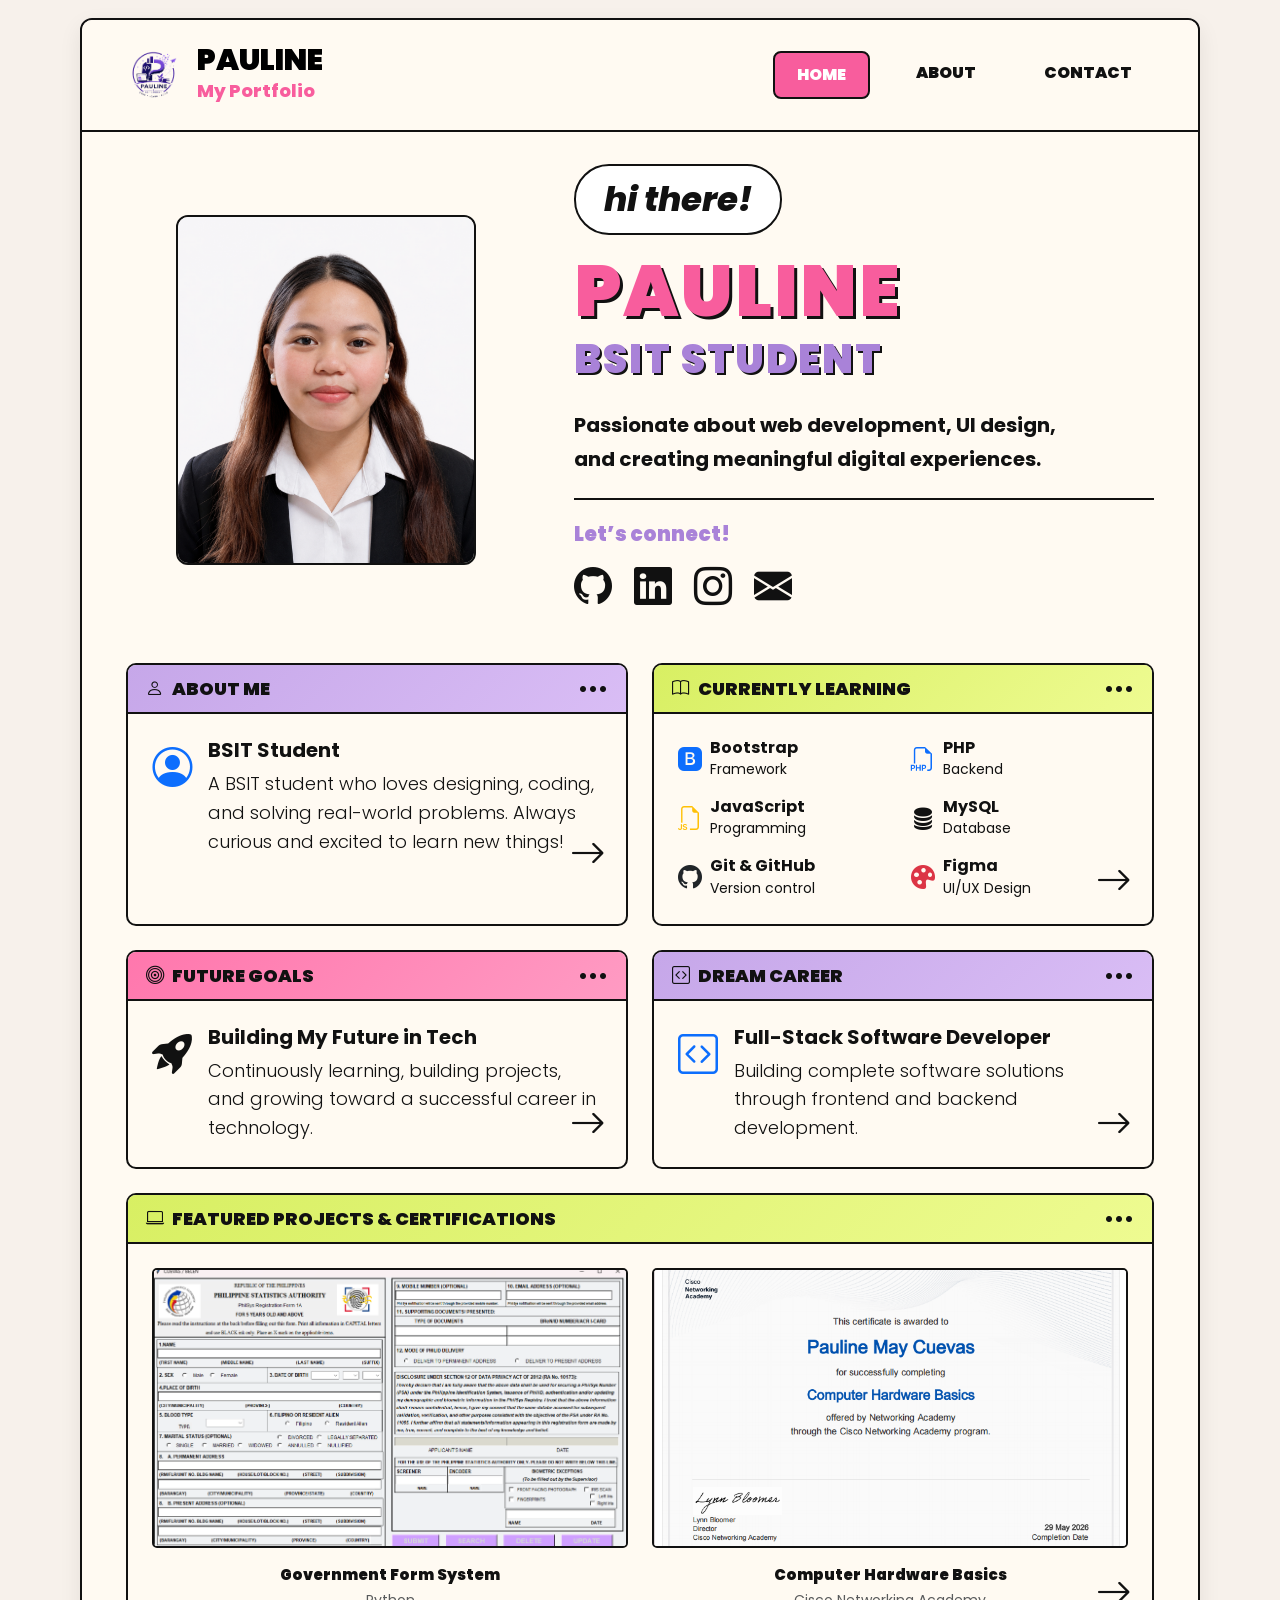
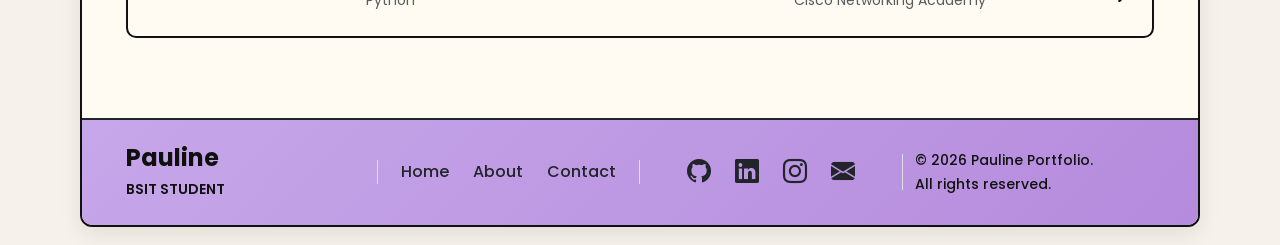
==== index.html @ e0e18b5c "personal portfolio" ====
<!doctype html>
<html lang="en">
<head>
  <meta charset="utf-8">
  <meta name="viewport" content="width=device-width, initial-scale=1">
  <title>Pauline | Home</title>

  <link href="https://cdn.jsdelivr.net/npm/bootstrap@5.3.8/dist/css/bootstrap.min.css" rel="stylesheet" integrity="sha384-sRIl4kxILFvY47J16cr9ZwB07vP4J8+LH7qKQnuqkuIAvNWLzeN8tE5YBujZqJLB" crossorigin="anonymous">
  <link href="https://cdn.jsdelivr.net/npm/bootstrap-icons@1.11.3/font/bootstrap-icons.css" rel="stylesheet">
  <link href="https://fonts.googleapis.com/css2?family=Poppins:wght@400;500;600;700;800;900&display=swap" rel="stylesheet">
  <link rel="stylesheet" href="css/style.css">
</head>

<body>
  <main class="site-wrapper">

    <nav class="navbar navbar-expand-lg main-navbar">
      <div class="container-fluid">
        <a class="navbar-brand d-flex align-items-center gap-3" href="index.html">
          <img src="assets/img/logo.png" alt="Pauline Logo" width="55" height="55">

          <div>
            <h4>PAULINE</h4>
            <span>My Portfolio</span>
          </div>
        </a>

        <button class="navbar-toggler" type="button" data-bs-toggle="collapse" data-bs-target="#navbarNav">
          <span class="navbar-toggler-icon"></span>
        </button>

        <div class="collapse navbar-collapse justify-content-end" id="navbarNav">
          <ul class="navbar-nav gap-lg-4">
            <li class="nav-item">
              <a class="nav-link active" href="index.html">HOME</a>
            </li>

            <li class="nav-item">
              <a class="nav-link" href="about.html">ABOUT</a>
            </li>

            <li class="nav-item">
              <a class="nav-link" href="contact.html">CONTACT</a>
            </li>
          </ul>
        </div>
      </div>
    </nav>

    <section class="home-hero section-padding">
      <div class="container-fluid">

        <div class="row align-items-center g-5">
          <div class="col-lg-5 text-center">
            <div class="profile-frame">
              <img src="assets/img/profile.png" alt="Pauline" class="profile-img">
            </div>
          </div>

          <div class="col-lg-7">
            <a href="about.html" class="text-decoration-none text-reset">
              <div class="speech-bubble">hi there!</div>
            </a>

            <h1 class="big-name">PAULINE</h1>
            <h2 class="big-subtitle">BSIT STUDENT</h2>

            <p class="intro-text">
              Passionate about web development, UI design, and creating meaningful digital experiences.
            </p>

            <div class="line"></div>

            <h5 class="connect-title">Let’s connect!</h5>

            <div class="social-row">
              <a href="https://github.com/polincuevas" target="_blank" rel="noopener noreferrer" class="text-dark">
              <i class="bi bi-github"></i>
              </a>

              <a href="https://www.linkedin.com/in/pauline-may-cuevas-973904372" target="_blank" rel="noopener noreferrer" class="text-dark">
              <i class="bi bi-linkedin"></i>
              </a>

              <a href="https://www.instagram.com/polenmei" target="_blank" rel="noopener noreferrer" class="text-dark">
              <i class="bi bi-instagram"></i>
              </a>

              <a href="mailto:paulinemaycuevas8@gmail.com" class="text-dark">
              <i class="bi bi-envelope-fill"></i>
              </a>

            </div>
          </div>
        </div>

        <div class="row g-4 mt-4">

          <div class="col-md-6">
            <div class="poster-card h-100">
              <div class="poster-card-header purple">
                <span><i class="bi bi-person me-2"></i>ABOUT ME</span>
                <span>•••</span>
              </div>

              <div class="poster-card-body">
                <div class="d-flex align-items-start gap-3 mb-3">
                  <i class="bi bi-person-circle fs-1 text-primary"></i>

                  <div>
                    <h5 class="fw-bold mb-2">BSIT Student</h5>

                    <p class="mb-0 fw-light">
                      A BSIT student who loves designing, coding, and solving real-world problems.
                      Always curious and excited to learn new things!
                    </p>
                  </div>
                </div>

                <a href="about.html" class="arrow-link">
                  <i class="bi bi-arrow-right"></i>
                </a>
              </div>
            </div>
          </div>

          <div class="col-md-6">
            <div class="poster-card h-100">
              <div class="poster-card-header green">
                <span><i class="bi bi-book me-2"></i>CURRENTLY LEARNING</span>
                <span>•••</span>
              </div>

              <div class="poster-card-body">
                <div class="row g-3">
                  <div class="col-6">
                    <div class="d-flex align-items-center gap-2">
                      <i class="bi bi-bootstrap-fill fs-4 text-primary"></i>

                      <div>
                        <h6 class="fw-bold mb-0">Bootstrap</h6>
                        <small>Framework</small>
                      </div>
                    </div>
                  </div>

                  <div class="col-6">
                    <div class="d-flex align-items-center gap-2">
                      <i class="bi bi-filetype-php fs-4 text-primary"></i>

                      <div>
                        <h6 class="fw-bold mb-0">PHP</h6>
                        <small>Backend</small>
                      </div>
                    </div>
                  </div>

                  <div class="col-6">
                    <div class="d-flex align-items-center gap-2">
                      <i class="bi bi-filetype-js fs-4 text-warning"></i>

                      <div>
                        <h6 class="fw-bold mb-0">JavaScript</h6>
                        <small>Programming</small>
                      </div>
                    </div>
                  </div>

                  <div class="col-6">
                    <div class="d-flex align-items-center gap-2">
                      <i class="bi bi-database-fill fs-4"></i>

                      <div>
                        <h6 class="fw-bold mb-0">MySQL</h6>
                        <small>Database</small>
                      </div>
                    </div>
                  </div>

                  <div class="col-6">
                    <div class="d-flex align-items-center gap-2">
                      <i class="bi bi-github fs-4 text-dark"></i>

                      <div>
                        <h6 class="fw-bold mb-0">Git & GitHub</h6>
                        <small>Version control</small>
                      </div>
                    </div>
                  </div>

                  <div class="col-6">
                    <div class="d-flex align-items-center gap-2">
                      <i class="bi bi-palette-fill fs-4 text-danger"></i>

                      <div>
                        <h6 class="fw-bold mb-0">Figma</h6>
                        <small>UI/UX Design</small>
                      </div>
                    </div>
                  </div>
                </div>

                <a href="about.html" class="arrow-link">
                  <i class="bi bi-arrow-right"></i>
                </a>
              </div>
            </div>
          </div>

          <div class="col-md-6">
            <div class="poster-card h-100">
              <div class="poster-card-header pink">
                <span><i class="bi bi-bullseye me-2"></i>FUTURE GOALS</span>
                <span>•••</span>
              </div>

              <div class="poster-card-body position-relative">
                <div class="d-flex align-items-start gap-3">
                  <i class="bi bi-rocket-takeoff-fill fs-1 "></i>

                  <div>
                    <h5 class="fw-bold mb-2">Building My Future in Tech</h5>

                    <p class="mb-0 fw-light">
                      Continuously learning, building projects, and growing toward a successful career in technology.
                    </p>
                  </div>
                </div>

                <a href="about.html" class="arrow-link">
                  <i class="bi bi-arrow-right"></i>
                </a>
              </div>
            </div>
          </div>

          <div class="col-md-6">
            <div class="poster-card h-100">
              <div class="poster-card-header purple">
                <span><i class="bi bi-code-square me-2"></i>DREAM CAREER</span>
                <span>•••</span>
              </div>

              <div class="poster-card-body position-relative">
                <div class="d-flex align-items-start gap-3">
                  <i class="bi bi-code-square fs-1 text-primary"></i>

                  <div>
                    <h5 class="fw-bold mb-2">Full-Stack Software Developer</h5>

                    <p class="mb-0 fw-light">
                      Building complete software solutions through frontend and backend development.
                    </p>
                  </div>
                </div>

                <a href="about.html" class="arrow-link">
                  <i class="bi bi-arrow-right"></i>
                </a>
              </div>
            </div>
          </div>

        </div>

        <div class="poster-card mt-4">
          <div class="poster-card-header green">
            <span><i class="bi bi-laptop me-2"></i>FEATURED PROJECTS & CERTIFICATIONS</span>
            <span>•••</span>
          </div>

          <div class="poster-card-body">
            <div class="row g-4">

              <div class="col-md-6">
                <div class="project-mini">
                  <img src="assets/img/govt.png" alt="Government Form">

                  <h6 class="mt-2 mb-1">Government Form System</h6>
                  <small class="text-muted">Python</small>
                </div>
              </div>

              <div class="col-md-6">
                <div class="project-mini">
                  <img src="assets/img/cert1.png" alt="Certification">

                  <h6 class="mt-2 mb-1">Computer Hardware Basics</h6>
                  <small class="text-muted">Cisco Networking Academy</small>
                </div>
              </div>

            </div>

            <a href="about.html" class="arrow-link">
              <i class="bi bi-arrow-right"></i>
            </a>
          </div>
        </div>

      </div>
    </section>

    <footer class="border-top border-2 border-dark mt-5 py-4">
      <div class="container">

        <div class="row align-items-center text-center text-lg-start">

          <div class="col-lg-3 mb-3 mb-lg-0">
            <h4 class="fw-bold mb-1" style="color:#0f0f0f;">
              Pauline
            </h4>

            <small class="text-uppercase fw-semibold">
              BSIT Student
            </small>
          </div>

          <div class="col-lg-3 mb-3 mb-lg-0 border-start border-end">
            <div class="d-flex justify-content-center gap-4">
              <a href="index.html" class="text-dark text-decoration-none fw-medium">Home</a>
              <a href="about.html" class="text-dark text-decoration-none fw-medium">About</a>
              <a href="contact.html" class="text-dark text-decoration-none fw-medium">Contact</a>
            </div>
          </div>

          <div class="col-lg-3 mb-3 mb-lg-0 border-end">
            <div class="d-flex justify-content-center gap-4">
             <a href="https://github.com/polincuevas" target="_blank" rel="noopener noreferrer" class="text-dark">
                <i class="bi bi-github fs-4"></i>
              </a>

             <a href="https://www.linkedin.com/in/pauline-may-cuevas-973904372" target="_blank" rel="noopener noreferrer" class="text-dark">
                <i class="bi bi-linkedin fs-4"></i>
              </a>

               <a href="https://www.instagram.com/polenmei" target="_blank" rel="noopener noreferrer" class="text-dark">
                <i class="bi bi-instagram fs-4"></i>
              </a>

             <a href="mailto:paulinemaycuevas8@gmail.com" class="text-dark">
                <i class="bi bi-envelope-fill fs-4"></i>
              </a>
            </div>
          </div>

          <div class="col-lg-3">
            <small class="fw-medium">
              © 2026 Pauline Portfolio.<br>
              All rights reserved.
            </small>
          </div>

        </div>

      </div>
    </footer>

  </main>

  <script src="https://cdn.jsdelivr.net/npm/bootstrap@5.3.8/dist/js/bootstrap.bundle.min.js" integrity="sha384-FKyoEForCGlyvwx9Hj09JcYn3nv7wiPVlz7YYwJrWVcXK/BmnVDxM+D2scQbITxI" crossorigin="anonymous"></script>
  <script src="js/script.js"></script>
</body>
</html>
---- css/style.css ----
:root {
  --pink: #f85d9d;
  --purple: #a982d8;
  --green: #d8ef63;
  --cream: #fffaf2;
  --black: #111111;
  --text: #111111;
  --white: #ffffff;
  --soft-shadow: 0 8px 22px rgba(0, 0, 0, 0.08);
}

* {
  margin: 0;
  padding: 0;
  box-sizing: border-box;
}

body {
  background: #f7f1eb;
  font-family: "Poppins", sans-serif;
  color: var(--text);
}

.site-wrapper {
  max-width: 1120px;
  margin: 18px auto;
  background: var(--cream);
  border: 2.5px solid var(--black);
  border-radius: 12px;
  overflow: hidden;
  box-shadow: var(--soft-shadow);
}

/* NAVBAR */
.main-navbar {
  padding: 20px 32px;
  background: var(--cream);
  border-bottom: 2.5px solid var(--black);
}



.navbar-brand h4 {
  margin: 0;
  font-size: 30px;
  font-weight: 900;
  line-height: 1;
}

.navbar-brand span {
  color: var(--pink);
  font-size: 18px;
  font-weight: 800;
}

.nav-link {
  color: var(--black);
  font-weight: 900;
  padding: 10px 22px !important;
  border-radius: 8px;
}

.nav-link.active,
.nav-link:hover {
  background: var(--pink);
  color: var(--white) !important;
  border: 2px solid var(--black);
}

/* GLOBAL */
.section-padding {
  padding: 32px;
}

.line {
  width: 100%;
  height: 2px;
  background: var(--black);
  margin: 22px 0;
}

.profile-frame {
  width: 300px;
  height: 350px;
  margin: auto;
  background: #ffc3df;
  border: 2.5px solid var(--black);
  border-radius: 12px;
  position: relative;
  overflow: hidden;
}

.profile-img {
  width: 100%;
  height: 100%;
  object-fit: cover;
  border-radius: 0;
}

.speech-bubble {
  display: inline-block;
  margin-bottom: 20px;
  padding: 8px 28px;
  background: var(--white);
  border: 2.5px solid var(--black);
  border-radius: 35px;
  font-size: 34px;
  font-weight: 800;
  font-style: italic;
}

.big-name {
  color: var(--pink);
  font-size: 72px;
  font-weight: 900;
  line-height: 1;
  letter-spacing: 2px;
  text-shadow: 3px 3px 0 var(--black);
}

.big-subtitle {
  color: var(--purple);
  font-size: 40px;
  font-weight: 900;
  letter-spacing: 2px;
  text-shadow: 2px 2px 0 var(--black);
  margin-bottom: 25px;
}

.intro-text,
.contact-text {
  max-width: 520px;
  font-size: 20px;
  font-weight: 700;
  line-height: 1.7;
}

.connect-title {
  color: var(--purple);
  font-weight: 900;
  margin-bottom: 12px;
}

.social-row,
.footer-icons {
  display: flex;
  align-items: center;
  gap: 22px;
}

.social-row i {
  color: var(--black);
  font-size: 38px;
}

/* POSTER CARDS */
.poster-card,
.small-poster-card {
  background: var(--cream);
  border: 2.5px solid var(--black);
  border-radius: 10px;
  overflow: hidden;
}

.small-poster-card {
  height: 100%;
  min-height: 190px;
}

.poster-card-header,
.small-title {
  border-bottom: 2.5px solid var(--black);
  font-weight: 900;
}

.poster-card-header {
  min-height: 48px;
  padding: 10px 18px;
  display: flex;
  align-items: center;
  justify-content: space-between;
  font-size: 18px;
}

.small-title {
  padding: 8px;
  font-size: 14px;
  text-align: center;
}

.poster-card-header.pink,
.small-title.pink {
  background: linear-gradient(135deg, #ff77ad, #ff9bc3);
}

.poster-card-header.purple,
.small-title.purple {
  background: linear-gradient(135deg, #c6a7e9, #d9bdf5);
}

.poster-card-header.green {
  background: linear-gradient(135deg, #d8ef63, #eefb91);
}

.poster-card-body {
  padding: 24px;
  position: relative;
}

.poster-card-body p,
.poster-card-body li {
  font-size: 18px;
  line-height: 1.6;
  font-weight: 700;
}

.arrow-link {
  position: absolute;
  right: 20px;
  bottom: 15px;
  color: var(--black);
  font-size: 36px;
}

.project-mini {
  text-align: center;
}

.project-mini img {
  width: 100%;
  height: 280px;
  object-fit: cover;
  border: 2px solid var(--black);
  border-radius: 5px;
  margin-bottom: 10px;
  cursor: pointer;
  transition: transform 0.3s ease, box-shadow 0.3s ease;
}

.project-mini h6 {
  font-size: 15px;
  font-weight: 900;
}

.top-about {
  padding-bottom: 10px;
}

.info-list {
  margin-top: 20px;
}

.info-list div {
  display: grid;
  grid-template-columns: 35px 140px 1fr;
  gap: 12px;
  align-items: start;
  margin-bottom: 16px;
  font-size: 20px;
}

.info-list i {
  font-size: 26px;
}

.info-list strong {
  font-weight: 900;
}

.info-list span {
  font-weight: 600;
}

.pink-text {
  color: var(--pink);
}

.timeline-poster {
  position: relative;
  padding-left: 20px;
}

.timeline-poster::before {
  content: "";
  position: absolute;
  left: 38px;
  top: 5px;
  bottom: 5px;
  width: 2px;
  background: var(--black);
}

.timeline-poster div {
  display: grid;
  grid-template-columns: 70px 1fr;
  gap: 20px;
  align-items: center;
  margin-bottom: 25px;
  position: relative;
}

.timeline-poster strong {
  background: var(--pink);
  border: 2px solid var(--black);
  border-radius: 6px;
  padding: 6px 10px;
  text-align: center;
  z-index: 2;
}

.timeline-poster span {
  font-weight: 700;
}

.skill-line {
  display: grid;
  grid-template-columns: 110px 1fr;
  align-items: center;
  margin-bottom: 18px;
  font-weight: 800;
}

.skill-line div {
  height: 14px;
  background: var(--white);
  border: 1.8px solid var(--black);
  border-radius: 20px;
  overflow: hidden;
}

.skill-line b {
  display: block;
  height: 100%;
  background: var(--pink);
}

.certificate-box {
  text-align: center;
}

.certificate-box img {
  width: 100%;
  height: 320px;
  object-fit: contain;
  background: white;
  padding: 10px;
  border: 2px solid var(--black);
}

.certificate-box h6 {
  font-weight: 900;
  margin-bottom: 2px;
}

.certificate-box p {
  font-size: 14px;
  margin: 0;
}

.dream-icon {
  display: block;
  color: var(--pink);
  font-size: 55px;
}

/* CONTACT */
.pixel-heart {
  width: 90px;
  height: 75px;
  margin-bottom: 20px;
  background: var(--white);
  border: 2.5px solid var(--black);
  border-radius: 18px;
  color: var(--pink);
  display: grid;
  place-items: center;
  font-size: 42px;
}

.contact-title {
  font-size: 64px;
  font-weight: 900;
  line-height: 1;
}

.contact-title span {
  color: var(--pink);
  text-shadow: 3px 3px 0 var(--black);
}

form label {
  font-weight: 900;
}

form input,
form textarea,
.form-control {
  width: 100%;
  background: var(--cream);
  border: 1.8px solid #777;
  border-radius: 5px;
  padding: 14px 16px;
  outline: none;
}

form textarea {
  min-height: 130px;
  resize: none;
}

.send-btn {
  width: 380px;
  max-width: 100%;
  background: var(--pink);
  border: 2.5px solid var(--black);
  border-radius: 8px;
  padding: 14px;
  color: var(--white);
  font-size: 18px;
  font-weight: 900;
}

/* FOOTER */
footer {
  background: linear-gradient(135deg, #c6a7e9, #b58bdd);
  border-top: 2.5px solid var(--black);
  padding: 20px 32px;
  display: flex;
  align-items: center;
  justify-content: space-between;
}


/* RESPONSIVE */
@media (max-width: 991px) {
  .site-wrapper {
    margin: 0;
    border-left: none;
    border-right: none;
    border-radius: 0;
  }

  .section-padding,
  .main-navbar {
    padding-left: 20px;
    padding-right: 20px;
  }

  .profile-frame {
    width: 290px;
    height: 350px;
  }

  

  .big-name,
  .contact-title {
    font-size: 52px;
    text-align: center;
  }

  .big-subtitle {
    font-size: 32px;
    text-align: center;
  }

  .speech-bubble,
  .pixel-heart {
    margin-left: auto;
    margin-right: auto;
  }

  .intro-text,
  .contact-text {
    text-align: center;
    margin: auto;
  }

  .social-row {
    justify-content: center;
  }

  .info-list div {
    grid-template-columns: 30px 100px 1fr;
    font-size: 16px;
  }

  footer {
    flex-direction: column;
    gap: 15px;
  }
}

@media (max-width: 576px) {
  .navbar-brand h4 {
    font-size: 24px;
  }

  .navbar-brand span {
    font-size: 14px;
  }

 

  .big-name,
  .contact-title {
    font-size: 42px;
  }

  .big-subtitle {
    font-size: 26px;
  }

  .poster-card-header {
    font-size: 15px;
  }

  .poster-card-body p,
  .poster-card-body li {
    font-size: 15px;
  }

  .project-mini img {
    height: 90px;
  }

  .info-list div,
  .skill-line {
    grid-template-columns: 1fr;
    gap: 8px;
  }
}

.project-mini img:hover {
  transform: scale(1.03);
  box-shadow: 0 10px 20px rgba(0, 0, 0, 0.18);
}

.modal-content {
  background: var(--cream);
  border: 2.5px solid var(--black);
  border-radius: 12px;
}

.modal-header {
  border-bottom: 2.5px solid var(--black);
  background: linear-gradient(135deg, #ff77ad, #ff9bc3);
}
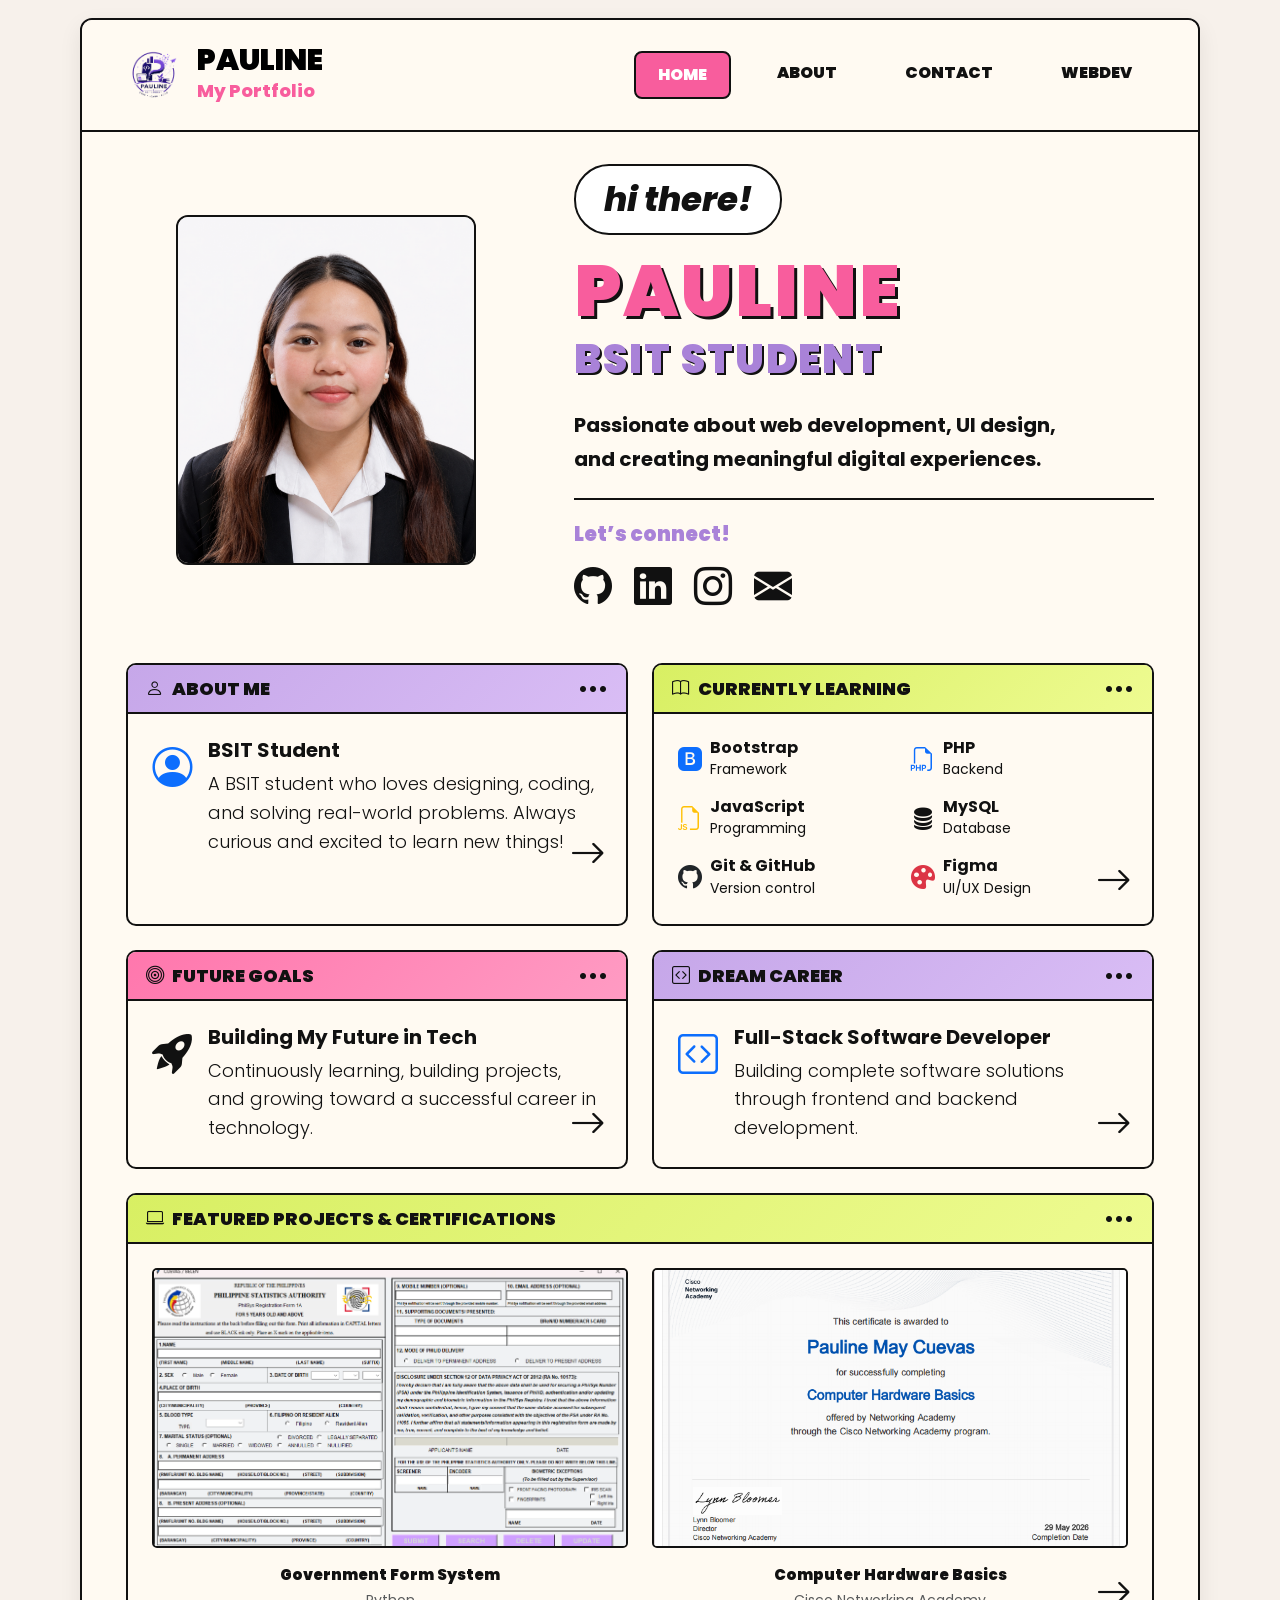
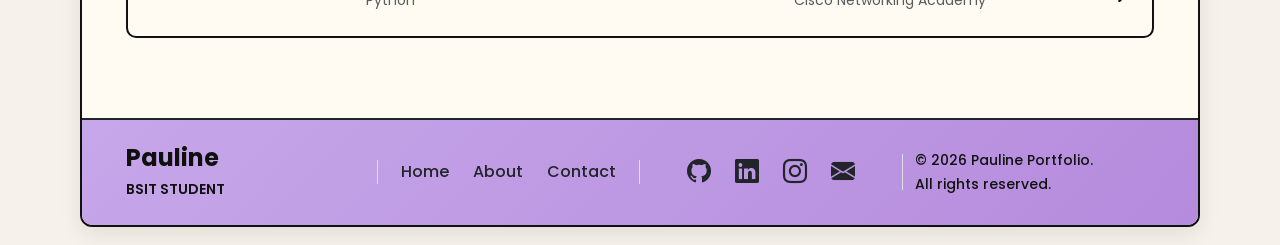
==== commit b97ca03f: "Update portfolio website and add gallery pages" ====
--- a/index.html
+++ b/index.html
@@ -42,6 +42,12 @@
             <li class="nav-item">
               <a class="nav-link" href="contact.html">CONTACT</a>
             </li>
+
+            
+            <li class="nav-item">
+              <a class="nav-link" href="webdev.html">WEBDEV</a>
+            </li>
+
           </ul>
         </div>
       </div>
--- a/css/style.css
+++ b/css/style.css
@@ -545,4 +545,533 @@
 .modal-header {
   border-bottom: 2.5px solid var(--black);
   background: linear-gradient(135deg, #ff77ad, #ff9bc3);
+}
+
+.webdev-hero {
+  padding: 42px 32px 28px;
+}
+
+.webdev-kicker {
+  display: inline-block;
+  background: var(--green);
+  border: 2px solid var(--black);
+  border-radius: 999px;
+  padding: 7px 14px;
+  font-weight: 800;
+  font-size: 0.8rem;
+  letter-spacing: 0.08em;
+}
+
+.webdev-title {
+  font-size: clamp(2.4rem, 6vw, 4.4rem);
+  line-height: 0.98;
+  font-weight: 900;
+  margin: 18px 0;
+  
+}
+
+.webdev-title span {
+  color: var(--pink);
+   text-shadow: 3px 3px 0 var(--black);
+}
+
+.webdev-intro {
+  max-width: 650px;
+  line-height: 1.8;
+}
+
+.webdev-section-heading {
+  font-size: 1.8rem;
+  font-weight: 900;
+}
+
+.webdev-project-card {
+  height: 100%;
+  background: var(--white);
+  border: 2.5px solid var(--black);
+  border-radius: 12px;
+  overflow: hidden;
+  box-shadow: 6px 6px 0 var(--black);
+  transition: transform 0.2s ease, box-shadow 0.2s ease;
+}
+
+.webdev-project-card:hover {
+  transform: translate(-2px, -2px);
+  box-shadow: 9px 9px 0 var(--black);
+}
+
+.project-preview {
+  min-height: 230px;
+  background: linear-gradient(135deg, #f7d5e5, #e4d5f8);
+  border-bottom: 2.5px solid var(--black);
+  display: flex;
+  align-items: center;
+  justify-content: center;
+  padding: 24px;
+}
+
+.preview-window {
+  width: 100%;
+  max-width: 390px;
+  border: 2px solid var(--black);
+  border-radius: 9px;
+  overflow: hidden;
+  background: var(--cream);
+  box-shadow: 5px 5px 0 rgba(17, 17, 17, 0.18);
+}
+
+.preview-bar {
+  padding: 9px 12px;
+  background: var(--pink);
+  border-bottom: 2px solid var(--black);
+  display: flex;
+  gap: 5px;
+}
+
+.preview-dot {
+  width: 9px;
+  height: 9px;
+  border: 1px solid var(--black);
+  border-radius: 50%;
+  background: var(--cream);
+}
+
+.preview-content {
+  padding: 18px;
+  text-align: center;
+}
+
+.preview-content > i {
+  font-size: 3.4rem;
+  color: var(--purple);
+}
+
+.preview-content h4 {
+  font-weight: 900;
+  margin: 7px 0;
+}
+
+.preview-tiles {
+  display: grid;
+  grid-template-columns: repeat(3, 1fr);
+  gap: 7px;
+  margin-top: 14px;
+}
+
+.preview-tiles span {
+  height: 42px;
+  border: 1.5px solid var(--black);
+  border-radius: 5px;
+  background: #f3c4dc;
+}
+
+.preview-tiles span:nth-child(2) {
+  background: #d9c5f1;
+}
+
+.preview-tiles span:nth-child(3) {
+  background: #e7efae;
+}
+
+.webdev-card-body {
+  padding: 22px;
+}
+
+.webdev-card-body h3 {
+  font-size: 1.5rem;
+  font-weight: 900;
+}
+
+.project-tag {
+  display: inline-block;
+  border: 1.5px solid var(--black);
+  border-radius: 999px;
+  padding: 4px 10px;
+  font-size: 0.75rem;
+  font-weight: 800;
+  background: #f5e9ff;
+}
+
+.project-status {
+  display: inline-block;
+  border: 1.5px solid var(--black);
+  border-radius: 999px;
+  padding: 4px 10px;
+  font-size: 0.72rem;
+  font-weight: 800;
+  background: var(--green);
+}
+
+.project-button {
+  display: inline-block;
+  padding: 10px 16px;
+  border: 2px solid var(--black);
+  border-radius: 7px;
+  background: var(--pink);
+  color: var(--white);
+  font-weight: 900;
+  text-decoration: none;
+  transition: background 0.2s ease, color 0.2s ease;
+}
+
+.project-button:hover {
+  background: var(--green);
+  color: var(--black);
+}
+
+.project-button:focus-visible {
+  outline: 3px solid var(--purple);
+  outline-offset: 3px;
+}
+
+.project-button:disabled {
+  background: #e8e8e8;
+  color: #555;
+  cursor: not-allowed;
+}
+
+.webdev-note {
+  padding: 18px;
+  border: 2px dashed var(--black);
+  border-radius: 10px;
+  background: #f5e9ff;
+}
+
+@media (max-width: 576px) {
+  .webdev-hero {
+    padding: 30px 20px 20px;
+  }
+
+  .project-preview {
+    min-height: 200px;
+    padding: 16px;
+  }
+
+  .webdev-section-heading {
+    font-size: 1.5rem;
+  }
+
+  .webdev-card-body {
+    padding: 18px;
+  }
+}
+
+.gallery-page {
+  padding: 45px 32px 60px;
+}
+
+.gallery-heading {
+  margin-bottom: 35px;
+}
+
+.gallery-label {
+  display: inline-block;
+  background: var(--green);
+  color: var(--black);
+  border: 2px solid var(--black);
+  border-radius: 999px;
+  padding: 7px 15px;
+  font-size: 0.8rem;
+  font-weight: 800;
+  letter-spacing: 0.08em;
+}
+
+.gallery-title {
+  margin: 18px 0 12px;
+  font-size: clamp(2.7rem, 7vw, 5rem);
+  line-height: 1;
+  font-weight: 900;
+}
+
+.gallery-title span {
+  color: var(--purple);
+   text-shadow: 3px 3px 0 var(--black);
+}
+
+.gallery-subtitle {
+  max-width: 600px;
+  line-height: 1.8;
+  color: #000000;
+}
+
+.gallery-grid {
+  display: grid;
+  grid-template-columns: repeat(12, minmax(0, 1fr));
+  grid-template-rows: repeat(3, 180px);
+  gap: 10px;
+  grid-auto-flow: dense;
+}
+
+.gallery-item {
+  position: relative;
+  min-width: 0;
+  min-height: 0;
+  overflow: hidden;
+  border: 1px solid var(--black);
+  border-radius: 9px;
+  background: var(--cream);
+  box-shadow: none;
+  isolation: isolate;
+  transition: transform 0.25s ease;
+}
+
+.gallery-item:hover {
+  transform: translateY(-2px);
+}
+
+.gallery-item img {
+  display: block;
+  width: 100%;
+  height: 100%;
+  object-fit: cover;
+  transition: transform 0.4s ease;
+}
+
+.gallery-item:hover img {
+  transform: scale(1.04);
+}
+
+/* DESKTOP BENTO POSITIONS */
+
+.gallery-item:nth-child(1) {
+  grid-column: 1 / span 4;
+  grid-row: 1;
+}
+
+.gallery-item:nth-child(2) {
+  grid-column: 5 / span 4;
+  grid-row: 1;
+}
+
+.gallery-item:nth-child(3) {
+  grid-column: 9 / span 4;
+  grid-row: 1 / span 2;
+}
+
+.gallery-item:nth-child(4) {
+  grid-column: 1 / span 3;
+  grid-row: 2 / span 2;
+}
+
+.gallery-item:nth-child(5) {
+  grid-column: 4 / span 5;
+  grid-row: 2 / span 2;
+}
+
+.gallery-item:nth-child(6) {
+  grid-column: 9 / span 4;
+  grid-row: 3;
+}
+
+.gallery-item:nth-child(7) {
+  grid-column: 1 / span 3;
+  grid-row: 4;
+}
+
+.gallery-item:nth-child(8) {
+  grid-column: 4 / span 3;
+  grid-row: 4;
+}
+
+.gallery-item:nth-child(9) {
+  grid-column: 7 / span 3;
+  grid-row: 4;
+}
+
+.gallery-item:nth-child(10) {
+  grid-column: 10 / span 3;
+  grid-row: 4;
+}
+
+.gallery-grid {
+  grid-template-rows: repeat(4, 145px);
+}
+
+/* IMAGE CAPTIONS */
+
+.gallery-caption {
+  display: none;
+}
+
+.gallery-item:nth-child(6) .gallery-caption,
+.gallery-item:nth-child(7) .gallery-caption {
+  display: block;
+  position: absolute;
+  z-index: 1;
+  right: 0;
+  bottom: 0;
+  left: 0;
+  padding: 14px;
+  color: #fff;
+}
+
+.gallery-item:nth-child(6)::after,
+.gallery-item:nth-child(7)::after {
+  content: "";
+  position: absolute;
+  inset: 30% 0 0;
+  background: linear-gradient(
+    to bottom,
+    transparent,
+    rgba(0, 0, 0, 0.7)
+  );
+  pointer-events: none;
+}
+
+.gallery-caption h2 {
+  margin: 0 0 5px;
+  font-size: 1rem;
+  font-weight: 800;
+}
+
+.gallery-caption p {
+  margin: 0;
+  font-size: 0.8rem;
+  opacity: 0.9;
+}
+
+/* TABLET */
+
+@media (max-width: 992px) {
+  .gallery-grid {
+    grid-template-columns: repeat(6, minmax(0, 1fr));
+    grid-template-rows: repeat(5, 150px);
+    gap: 12px;
+  }
+
+  .gallery-item:nth-child(1) {
+    grid-column: 1 / span 3;
+    grid-row: 1;
+  }
+
+  .gallery-item:nth-child(2) {
+    grid-column: 4 / span 3;
+    grid-row: 1;
+  }
+
+  .gallery-item:nth-child(3) {
+    grid-column: 1 / span 3;
+    grid-row: 2 / span 2;
+  }
+
+  .gallery-item:nth-child(4) {
+    grid-column: 4 / span 3;
+    grid-row: 2;
+  }
+
+  .gallery-item:nth-child(5) {
+    grid-column: 4 / span 3;
+    grid-row: 3 / span 2;
+  }
+
+  .gallery-item:nth-child(6) {
+    grid-column: 1 / span 3;
+    grid-row: 4;
+  }
+
+  .gallery-item:nth-child(7) {
+    grid-column: 1 / span 2;
+    grid-row: 5;
+  }
+
+  .gallery-item:nth-child(8) {
+    grid-column: 3 / span 2;
+    grid-row: 5;
+  }
+
+  .gallery-item:nth-child(9) {
+    grid-column: 5 / span 2;
+    grid-row: 5;
+  }
+
+  .gallery-item:nth-child(10) {
+    display: block;
+    grid-column: 1 / span 6;
+    grid-row: 6;
+  }
+
+  .gallery-grid {
+    grid-template-rows: repeat(6, 150px);
+  }
+}
+
+/* MOBILE */
+
+@media (max-width: 576px) {
+  .gallery-page {
+    padding: 30px 18px 40px;
+  }
+
+  .gallery-heading {
+    margin-bottom: 25px;
+  }
+
+  .gallery-grid {
+    grid-template-columns: repeat(2, minmax(0, 1fr));
+    grid-template-rows: none;
+    grid-auto-rows: 150px;
+    gap: 12px;
+  }
+
+  .gallery-item {
+    border-radius: 10px;
+  }
+
+  .gallery-item:nth-child(1),
+  .gallery-item:nth-child(2),
+  .gallery-item:nth-child(3),
+  .gallery-item:nth-child(4),
+  .gallery-item:nth-child(5),
+  .gallery-item:nth-child(6),
+  .gallery-item:nth-child(7),
+  .gallery-item:nth-child(8),
+  .gallery-item:nth-child(9),
+  .gallery-item:nth-child(10) {
+    grid-column: span 1;
+    grid-row: span 1;
+  }
+
+  .gallery-item:nth-child(3),
+  .gallery-item:nth-child(4),
+  .gallery-item:nth-child(5),
+  .gallery-item:nth-child(10) {
+    grid-column: span 2;
+  }
+
+  .gallery-item:nth-child(6) .gallery-caption,
+  .gallery-item:nth-child(7) .gallery-caption {
+    padding: 12px;
+  }
+
+  .gallery-caption h2 {
+    font-size: 0.95rem;
+  }
+
+  .gallery-caption p {
+    font-size: 0.72rem;
+  }
+}
+
+/* SCROLLABLE MY GALLERY PREVIEW */
+
+.gallery-preview-frame {
+  position: relative;
+  width: 100%;
+  height: 300px;
+  overflow: hidden;
+  background: var(--cream);
+  border-bottom: 2px solid var(--black);
+}
+
+.gallery-preview-frame iframe {
+  display: block;
+  width: 100%;
+  height: 100%;
+  border: 0;
+}
+
+@media (max-width: 576px) {
+  .gallery-preview-frame {
+    height: 240px;
+  }
 }
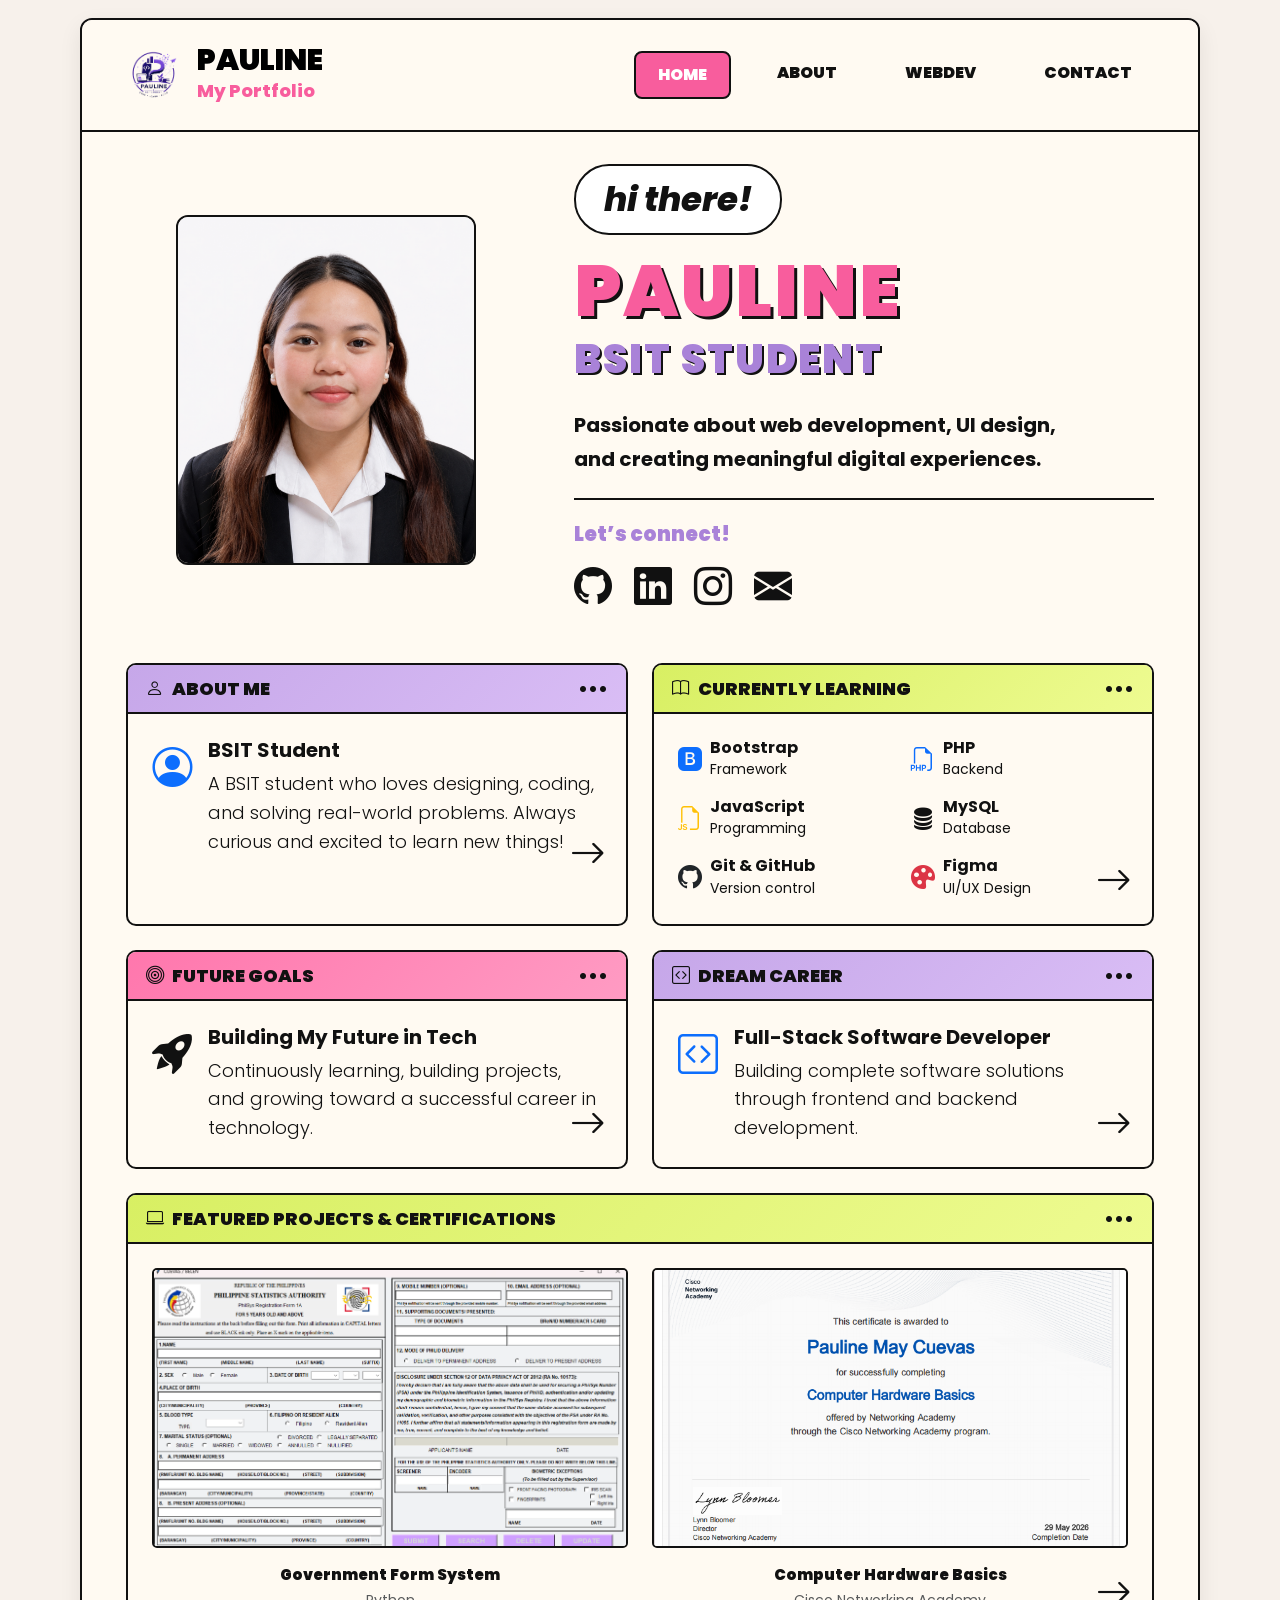
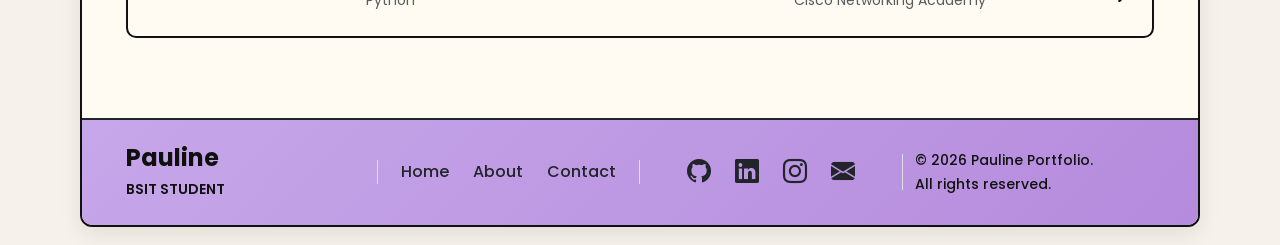
==== commit 6cee42ee: "Update navbar order across pages" ====
--- a/index.html
+++ b/index.html
@@ -40,12 +40,11 @@
             </li>
 
             <li class="nav-item">
+              <a class="nav-link" href="webdev.html">WEBDEV</a>
+            </li>
+
+            <li class="nav-item">
               <a class="nav-link" href="contact.html">CONTACT</a>
-            </li>
-
-            
-            <li class="nav-item">
-              <a class="nav-link" href="webdev.html">WEBDEV</a>
             </li>
 
           </ul>
--- a/css/style.css
+++ b/css/style.css
@@ -831,7 +831,6 @@
   transform: scale(1.04);
 }
 
-/* DESKTOP BENTO POSITIONS */
 
 .gallery-item:nth-child(1) {
   grid-column: 1 / span 4;
@@ -887,7 +886,6 @@
   grid-template-rows: repeat(4, 145px);
 }
 
-/* IMAGE CAPTIONS */
 
 .gallery-caption {
   display: none;
@@ -930,7 +928,6 @@
   opacity: 0.9;
 }
 
-/* TABLET */
 
 @media (max-width: 992px) {
   .gallery-grid {
@@ -995,7 +992,6 @@
   }
 }
 
-/* MOBILE */
 
 @media (max-width: 576px) {
   .gallery-page {
@@ -1052,7 +1048,6 @@
   }
 }
 
-/* SCROLLABLE MY GALLERY PREVIEW */
 
 .gallery-preview-frame {
   position: relative;
